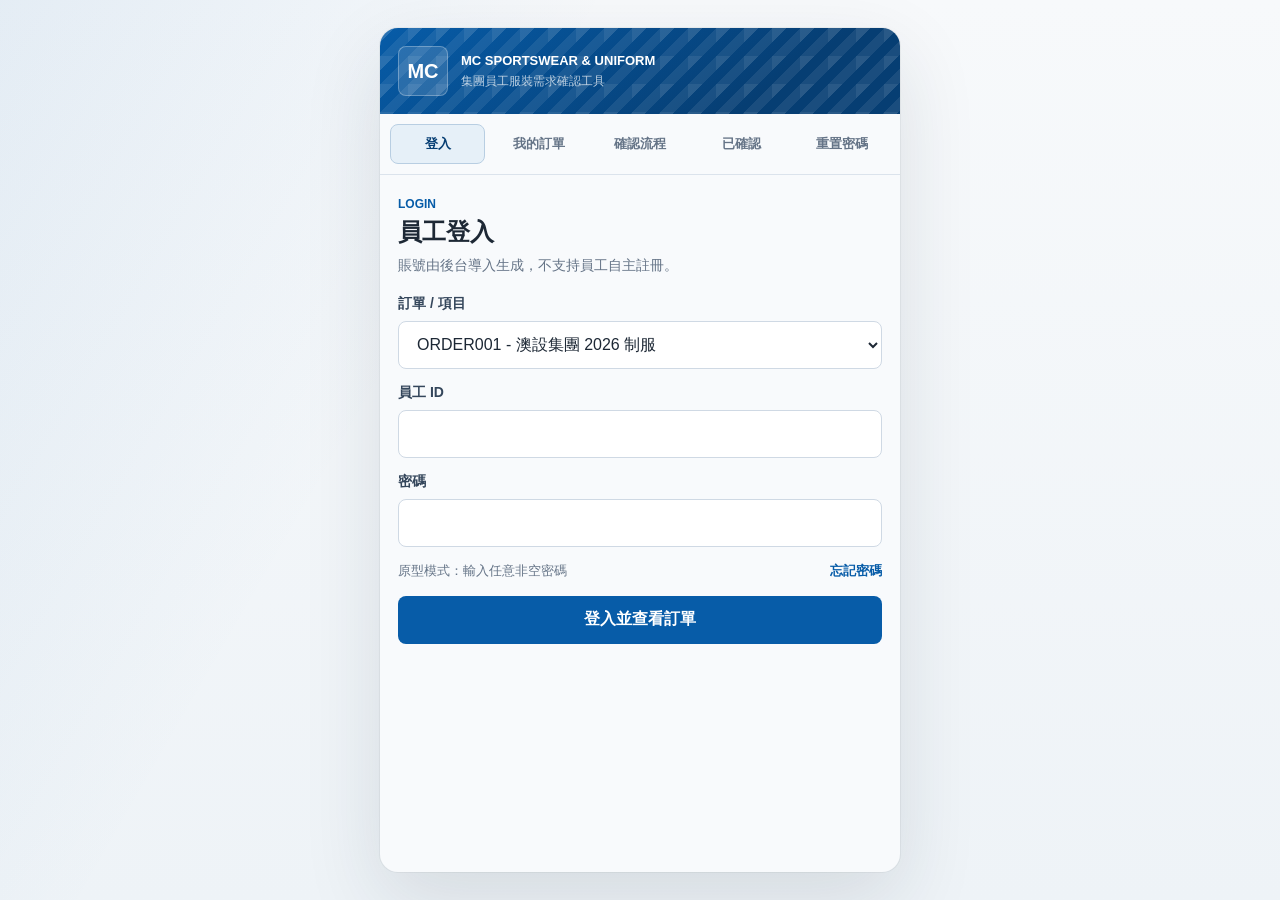
==== client/index.html @ bffd3827 "feat: 完善客户端退换申请与后台登记列表" ====
<!doctype html>
<html lang="zh-HK">
  <head>
    <meta charset="UTF-8" />
    <meta name="viewport" content="width=device-width, initial-scale=1, viewport-fit=cover" />
    <title>MC 客戶端 H5 服裝需求確認 Demo</title>
    <link rel="stylesheet" href="./styles.css?v=20260810-status2" />
  </head>
  <body>
    <main class="app-shell">
      <header class="app-header">
        <div class="brand">
          <div class="brand-mark">MC</div>
          <div>
            <p class="brand-name">MC SPORTSWEAR &amp; UNIFORM</p>
            <p class="brand-subtitle">集團員工服裝需求確認工具</p>
          </div>
        </div>
      </header>

      <nav class="tabs" aria-label="Demo views">
        <button class="tab is-active" type="button" data-view="login">登入</button>
        <button class="tab" type="button" data-view="orders">我的訂單</button>
        <button class="tab" type="button" data-view="flow">確認流程</button>
        <button class="tab" type="button" data-view="locked">已確認</button>
        <button class="tab" type="button" data-view="reset">重置密碼</button>
      </nav>

      <section class="view is-active" id="view-login" aria-labelledby="login-title">
        <div class="section-head">
          <p class="section-kicker">Login</p>
          <h1 id="login-title">員工登入</h1>
          <p>賬號由後台導入生成，不支持員工自主註冊。</p>
        </div>

        <form class="form" id="login-form">
          <label class="field">
            <span>訂單 / 項目</span>
            <select name="order_id" required>
              <option value="ORDER001">ORDER001 - 澳設集團 2026 夏季制服</option>
              <option value="ORDER002">ORDER002 - 澳門分部補單</option>
            </select>
          </label>

          <label class="field">
            <span>員工 ID</span>
            <input name="employee_id" autocomplete="username" required />
          </label>

          <label class="field">
            <span>密碼</span>
            <input name="password" type="password" autocomplete="current-password" required />
          </label>

          <div class="hint-row">
            <span>原型模式：輸入任意非空密碼</span>
            <button class="link-button" type="button" data-jump="reset">忘記密碼</button>
          </div>

          <button class="primary-action" type="submit">登入並查看訂單</button>
        </form>

        <div class="notice" id="login-result" hidden></div>
      </section>

      <section class="view" id="view-orders" aria-labelledby="orders-title">
        <div id="client-order-list">
          <div class="section-head">
            <p class="section-kicker">My Orders</p>
            <h1 id="orders-title">我的訂單</h1>
            <p>選擇需要處理的訂單，可繼續服裝確認或自主提交退換申請。</p>
          </div>
          <div class="client-profile-card" id="client-profile-card"></div>
          <div class="client-order-cards" id="client-order-cards"></div>
          <div class="subsection-head">
            <p class="section-kicker">Return &amp; Exchange</p>
            <h2>退換申請記錄</h2>
          </div>
          <div class="after-sale-records" id="client-after-sale-records"></div>
        </div>

        <div id="client-after-sale-create" hidden>
          <div class="section-head">
            <p class="section-kicker">Return &amp; Exchange</p>
            <h1>退換登記</h1>
            <p>勾選需要處理的服裝，填寫具體換貨 / 修改需求即可。</p>
          </div>
          <form class="form" id="client-after-sale-form">
            <div class="client-profile-card" id="client-after-sale-order-card"></div>
            <div class="after-sale-garment-list" id="client-after-sale-garments"></div>
            <label class="field">
              <span>補充說明（選填）</span>
              <textarea name="remark" rows="3" placeholder="例如：方便聯絡時間、服裝交回方式等"></textarea>
            </label>
            <div class="notice error" id="client-after-sale-error" hidden></div>
            <div class="button-row">
              <button class="secondary-action" type="button" id="cancel-client-after-sale">返回列表</button>
              <button class="primary-action" type="submit">完成登記</button>
            </div>
          </form>
        </div>
      </section>

      <section class="view" id="view-flow" aria-labelledby="flow-title">
        <div class="section-head">
          <p class="section-kicker">Confirmation Flow</p>
          <h1 id="flow-title">服裝需求確認</h1>
          <p>補充個人資料、選擇 SKU 數量，並完成電子簽名。</p>
        </div>

        <ol class="stepper flow-stepper" aria-label="Confirmation steps">
          <li class="is-current" data-step-dot="1">個人資料</li>
          <li data-step-dot="2">SKU 選擇</li>
          <li data-step-dot="3">確認內容</li>
          <li data-step-dot="4">電子簽字</li>
          <li data-step-dot="5">完成</li>
        </ol>

        <form class="form" id="confirm-form">
          <section class="flow-page is-active" data-flow-page="0">
            <div class="readonly-grid">
              <div><span>員工 ID</span><strong id="employee-id-text">EMP001</strong></div>
              <div><span>姓名</span><strong id="employee-name-text">陳嘉儀</strong></div>
              <div><span>性別</span><strong id="employee-gender-text">女</strong></div>
              <div><span>歸屬分部</span><strong id="department-text">深圳總部</strong></div>
            </div>

            <div class="info-measure-fields">
              <label class="field">
                <span>身高 cm</span>
                <input name="height_cm" inputmode="numeric" value="168" />
              </label>

              <label class="field">
                <span>體重 kg</span>
                <input name="weight_kg" inputmode="decimal" value="55.5" />
              </label>
            </div>

            <label class="field">
              <span>聯絡電話</span>
              <input name="phone" inputmode="tel" value="+8613812345678" />
            </label>

            <label class="field">
              <span>電子郵箱</span>
              <input name="email" inputmode="email" value="jiayi.chen@example.com" />
            </label>

            <label class="field pregnancy-field">
              <span>是否懷孕</span>
              <select name="is_pregnant">
                <option value="no">否</option>
                <option value="yes">是</option>
              </select>
            </label>

            <div class="notice info" id="pregnant-tip" hidden>
              <span>請留下聯絡電話，我們會短訊或電話通知溝通孕婦裝製作事宜 。歡迎查詢：2855 0201 澳設-陳小姐<br />辦公時間：星期一至五 10-19:00；星期六日12-18:00 （公眾假期休息）</span>
            </div>

            <button class="primary-action" type="button" id="save-info">下一步</button>
          </section>

          <section class="flow-page" data-flow-page="1">
            <div class="sku-summary">
              <div><span>已選總數</span><strong id="sku-total">0 / 4</strong></div>
              <p>所有 SKU 數量總和必須等於 4 件。</p>
            </div>

            <div class="sku-list" aria-label="SKU 選擇">
              <label class="sku-row">
                <input type="checkbox" name="sku" value="shirt" data-name="襯衫" data-type="上身" />
                <span><strong>襯衫</strong><em>上身</em></span>
                <input class="sku-qty" type="number" min="1" max="4" inputmode="numeric" placeholder="數量" disabled />
              </label>

              <label class="sku-row">
                <input type="checkbox" name="sku" value="jacket" data-name="西裝外套" data-type="上身" />
                <span><strong>西裝外套</strong><em>上身</em></span>
                <input class="sku-qty" type="number" min="1" max="4" inputmode="numeric" placeholder="數量" disabled />
              </label>

              <label class="sku-row">
                <input type="checkbox" name="sku" value="trousers" data-name="西褲" data-type="下身" />
                <span><strong>西褲</strong><em>下身</em></span>
                <input class="sku-qty" type="number" min="1" max="4" inputmode="numeric" placeholder="數量" disabled />
              </label>

              <label class="sku-row">
                <input type="checkbox" name="sku" value="skirt" data-name="半裙" data-type="下身" />
                <span><strong>半裙</strong><em>下身</em></span>
                <input class="sku-qty" type="number" min="1" max="4" inputmode="numeric" placeholder="數量" disabled />
              </label>

              <label class="sku-row">
                <input type="checkbox" name="sku" value="vest" data-name="馬甲" data-type="其他" />
                <span><strong>馬甲</strong><em>其他</em></span>
                <input class="sku-qty" type="number" min="1" max="4" inputmode="numeric" placeholder="數量" disabled />
              </label>
            </div>

            <div class="button-row">
              <button class="secondary-action" type="button" data-flow-back>返回</button>
              <button class="primary-action" type="button" id="save-sku">下一步</button>
            </div>
          </section>

          <section class="flow-page" data-flow-page="2">
            <div class="confirm-card" id="confirm-summary"></div>

            <div class="notice info">
              <span>請確認以上服裝品類及數量無誤。簽字確認後，系統將記錄確認結果，您將無法自行修改。</span>
            </div>

            <div class="button-row">
              <button class="secondary-action" type="button" data-flow-back>返回修改</button>
              <button class="primary-action" type="button" id="go-signature">確認並簽字</button>
            </div>
          </section>

          <section class="flow-page" data-flow-page="3">
            <div class="signature-tip">請使用正楷書寫簽名</div>
            <div class="signature-box">
              <canvas id="signature-pad" width="420" height="180" aria-label="手寫簽名區域"></canvas>
            </div>
            <div class="button-row">
              <button class="secondary-action" type="button" id="back-confirm">返回確認</button>
              <button class="secondary-action" type="button" id="clear-signature">清除簽名</button>
              <button class="primary-action" type="button" id="submit-signature">提交確認</button>
            </div>
          </section>

          <section class="flow-page" data-flow-page="4">
            <div class="success-state">
              <strong>您已完成服裝需求確認</strong>
              <span>確認後如需修改，請聯絡我司工作人員。</span>
            </div>
            <div class="locked-preview" id="completed-summary"></div>
            <button class="primary-action" type="button" data-jump="locked">查看鎖定結果</button>
          </section>
        </form>

        <div class="notice" id="flow-result" hidden></div>
      </section>

      <section class="view" id="view-locked" aria-labelledby="locked-title">
        <div class="section-head">
          <p class="section-kicker">Confirmed</p>
          <h1 id="locked-title">已確認結果</h1>
          <p>再次登入後僅可查看確認結果，不顯示編輯入口。</p>
        </div>

        <div class="locked-preview" id="locked-summary">
          <div class="empty-state">
            <strong>暫無已確認記錄</strong>
            <span>請先完成服裝需求確認流程。</span>
          </div>
        </div>
      </section>

      <section class="view" id="view-reset" aria-labelledby="reset-title">
        <div class="section-head">
          <p class="section-kicker">Reset Password</p>
          <h1 id="reset-title">忘記密碼 / 修改初始密碼</h1>
          <p>保留 1.0 重置密碼模組，通過訂單和員工檔案手機號完成驗證。</p>
        </div>

        <ol class="stepper reset-stepper" aria-label="Password reset steps">
          <li class="is-current" data-step-dot="1">校驗員工</li>
          <li data-step-dot="2">設定新密碼</li>
          <li data-step-dot="3">重置成功</li>
        </ol>

        <form class="form" id="reset-form">
          <div class="reset-page is-active" data-reset-page="0">
            <label class="field">
              <span>訂單 / 項目</span>
              <select name="reset_order_id" required>
                <option value="ORDER001">ORDER001 - 澳設集團 2026 夏季制服</option>
                <option value="ORDER002">ORDER002 - 澳門分部補單</option>
              </select>
            </label>

            <label class="field">
              <span>員工 ID</span>
              <input name="reset_employee_id" required />
            </label>

            <button class="primary-action" type="button" id="check-employee">校驗員工賬號</button>
          </div>

          <div class="reset-page" data-reset-page="1">
            <div class="masked-phone" id="masked-phone">
              <span>檔案手機號</span>
              <strong>+86 **** **** 5678</strong>
            </div>

            <button class="secondary-action" type="button" id="send-code">獲取驗證碼</button>

            <label class="field">
              <span>驗證碼</span>
              <input name="verify_code" inputmode="numeric" maxlength="6" placeholder="輸入任意 6 位數字" />
            </label>

            <label class="field">
              <span>新密碼</span>
              <input name="new_password" type="password" placeholder="6-20 位" />
            </label>

            <label class="field">
              <span>確認新密碼</span>
              <input name="confirm_password" type="password" placeholder="再次輸入新密碼" />
            </label>

            <button class="primary-action" type="submit">確認修改密碼</button>
          </div>

          <div class="reset-page" data-reset-page="2">
            <div class="success-state">
              <strong>密碼重置成功</strong>
              <span>請使用新密碼重新登入。</span>
            </div>
            <button class="primary-action" type="button" id="back-login">返回登入</button>
          </div>
        </form>

        <div class="notice" id="reset-result" hidden></div>
      </section>
    </main>

    <script src="./app.js?v=20260810-status2"></script>
  </body>
</html>
---- client/styles.css ----
:root {
  color-scheme: light;
  --blue: #075ca8;
  --blue-dark: #063e73;
  --ink: #1d2835;
  --muted: #657487;
  --line: #dbe3ec;
  --page: #eef3f7;
  --green: #0f8f63;
  --red: #b42318;
  --amber: #a15c00;
}

* {
  box-sizing: border-box;
}

html,
body {
  min-height: 100%;
}

body {
  margin: 0;
  background:
    linear-gradient(120deg, rgba(7, 92, 168, 0.08), transparent 34%),
    linear-gradient(180deg, #f7f9fb 0%, var(--page) 100%);
  color: var(--ink);
  font-family: -apple-system, BlinkMacSystemFont, "Segoe UI", "PingFang SC", "Microsoft YaHei", sans-serif;
}

button,
input,
select,
textarea {
  font: inherit;
}

button {
  cursor: pointer;
}

.app-shell {
  width: min(100%, 520px);
  min-height: 100vh;
  margin: 0 auto;
  background: #f8fafc;
  box-shadow: 0 0 0 1px rgba(24, 38, 54, 0.05), 0 28px 80px rgba(24, 38, 54, 0.12);
}

.app-header {
  padding: max(18px, env(safe-area-inset-top)) 18px 18px;
  color: #fff;
  background:
    linear-gradient(135deg, rgba(255, 255, 255, 0.14) 0 25%, transparent 25% 50%, rgba(255, 255, 255, 0.08) 50% 75%, transparent 75%) 0 0 / 28px 28px,
    linear-gradient(145deg, var(--blue) 0%, var(--blue-dark) 74%);
}

.brand {
  display: flex;
  align-items: center;
  gap: 13px;
}

.brand-mark {
  width: 50px;
  height: 50px;
  border: 1px solid rgba(255, 255, 255, 0.28);
  border-radius: 8px;
  display: grid;
  place-items: center;
  background: rgba(255, 255, 255, 0.14);
  font-weight: 900;
  font-size: 20px;
}

.brand-name,
.brand-subtitle,
.section-kicker,
.section-head p {
  margin: 0;
}

.brand-name {
  font-size: 13px;
  font-weight: 900;
}

.brand-subtitle {
  margin-top: 5px;
  color: rgba(255, 255, 255, 0.72);
  font-size: 12px;
}

.tabs {
  position: sticky;
  top: 0;
  z-index: 5;
  display: grid;
  grid-template-columns: repeat(5, 1fr);
  gap: 6px;
  padding: 10px;
  background: rgba(248, 250, 252, 0.94);
  backdrop-filter: blur(12px);
  border-bottom: 1px solid var(--line);
}

.tab {
  min-height: 40px;
  border: 1px solid transparent;
  border-radius: 8px;
  background: transparent;
  color: var(--muted);
  font-weight: 800;
  font-size: 13px;
}

.tab.is-active {
  border-color: #b8cee2;
  background: #e6f0f8;
  color: var(--blue-dark);
}

.view {
  display: none;
  padding: 22px 18px 34px;
}

.view.is-active {
  display: block;
}

.section-head {
  margin-bottom: 18px;
}

.section-kicker {
  color: var(--blue);
  font-size: 12px;
  font-weight: 900;
  text-transform: uppercase;
}

.section-head h1 {
  margin: 6px 0 8px;
  font-size: 24px;
  line-height: 1.25;
}

.section-head p:last-child {
  color: var(--muted);
  font-size: 14px;
  line-height: 1.55;
}

.form {
  display: grid;
  gap: 15px;
}

.field {
  display: grid;
  gap: 8px;
}

.field span {
  color: #34465b;
  font-size: 14px;
  font-weight: 800;
}

.field input,
.field select,
.field textarea {
  width: 100%;
  border: 1px solid #cfd9e4;
  border-radius: 8px;
  background: #fff;
  color: var(--ink);
  outline: none;
}

.field input,
.field select {
  min-height: 48px;
  padding: 0 14px;
}

.field textarea {
  min-height: 108px;
  padding: 13px 14px;
  line-height: 1.55;
  resize: vertical;
}

.field input:focus,
.field select:focus,
.field textarea:focus {
  border-color: var(--blue);
  box-shadow: 0 0 0 3px rgba(7, 92, 168, 0.13);
}

.hint-row {
  display: flex;
  align-items: center;
  justify-content: space-between;
  gap: 12px;
  color: var(--muted);
  font-size: 13px;
  line-height: 1.45;
}

.link-button {
  border: 0;
  padding: 0;
  background: transparent;
  color: var(--blue);
  font-weight: 900;
  white-space: nowrap;
}

.primary-action,
.secondary-action {
  min-height: 48px;
  border-radius: 8px;
  font-weight: 900;
}

.primary-action {
  border: 0;
  background: var(--blue);
  color: #fff;
}

.secondary-action {
  border: 1px solid #b8cee2;
  background: #e9f2fa;
  color: var(--blue-dark);
}

.notice {
  margin-top: 16px;
  border: 1px solid #b8cee2;
  border-radius: 8px;
  padding: 13px 14px;
  background: #f0f7fc;
  color: var(--blue-dark);
  line-height: 1.55;
}

.notice strong,
.notice span {
  display: block;
}

.notice.success,
.success-state {
  border-color: #a7d8c6;
  background: #edf9f4;
  color: #0a6747;
}

.notice.error {
  border-color: #f0b8b1;
  background: #fff3f2;
  color: var(--red);
}

.notice.info {
  margin-top: 0;
}

.stepper {
  margin: 0 0 18px;
  padding: 0;
  list-style: none;
  display: grid;
  gap: 7px;
}

.flow-stepper {
  grid-template-columns: repeat(5, 1fr);
}

.reset-stepper {
  grid-template-columns: repeat(3, 1fr);
}

.stepper li {
  min-height: 56px;
  border: 1px solid var(--line);
  border-radius: 8px;
  padding: 9px 7px;
  background: #fff;
  color: var(--muted);
  font-size: 12px;
  font-weight: 800;
  line-height: 1.3;
}

.stepper li::before {
  content: attr(data-step-dot);
  width: 21px;
  height: 21px;
  margin-right: 4px;
  display: inline-grid;
  place-items: center;
  border-radius: 50%;
  background: #e8eef4;
  color: #526174;
  font-size: 12px;
}

.stepper li.is-current {
  border-color: #b8cee2;
  background: #e9f2fa;
  color: var(--blue-dark);
}

.stepper li.is-current::before {
  background: var(--blue);
  color: #fff;
}

.flow-page,
.reset-page {
  display: none;
  gap: 15px;
}

.flow-page.is-active,
.reset-page.is-active {
  display: grid;
}

.readonly-grid {
  display: grid;
  grid-template-columns: repeat(2, 1fr);
  gap: 10px;
}

.readonly-grid div,
.sku-summary,
.confirm-card,
.locked-preview,
.empty-state,
.masked-phone {
  border: 1px solid var(--line);
  border-radius: 8px;
  background: #fff;
}

.readonly-grid div {
  padding: 12px;
}

.readonly-grid span,
.readonly-grid strong,
.masked-phone span,
.masked-phone strong {
  display: block;
}

.readonly-grid span,
.masked-phone span {
  color: var(--muted);
  font-size: 12px;
}

.readonly-grid strong,
.masked-phone strong {
  margin-top: 5px;
  font-size: 15px;
}

.info-measure-fields {
  display: grid;
  grid-template-columns: 1fr 1fr;
  gap: 12px;
}

.client-profile-card,
.client-order-card,
.after-sale-record-card,
.after-sale-garment-row {
  border: 1px solid var(--line);
  border-radius: 8px;
  background: #fff;
}

.client-profile-card {
  margin-bottom: 10px;
  padding: 10px 12px;
  display: grid;
  grid-template-columns: repeat(2, 1fr);
  gap: 8px;
}

.client-profile-card span,
.client-profile-card strong {
  display: block;
}

.client-profile-card span,
.client-order-card span {
  color: var(--muted);
  font-size: 12px;
}

.client-profile-card strong {
  margin-top: 3px;
  font-size: 13px;
}

.client-order-cards,
.after-sale-records,
.after-sale-garment-list,
.record-item-list {
  display: grid;
  gap: 8px;
}

.client-order-card,
.after-sale-record-card,
.after-sale-garment-row {
  padding: 11px 12px;
}

.client-order-card strong {
  display: block;
  margin-top: 4px;
  color: var(--blue-dark);
  font-size: 16px;
}

.client-order-card p,
.after-sale-record-card p {
  margin: 3px 0 10px;
  color: var(--muted);
  font-size: 13px;
  line-height: 1.5;
}

.subsection-head {
  margin: 18px 0 9px;
}

.subsection-head h2 {
  margin: 3px 0 0;
  font-size: 17px;
}

.record-card-head {
  display: flex;
  align-items: center;
  justify-content: space-between;
  gap: 10px;
}

.after-sale-status {
  border-radius: 999px;
  padding: 3px 8px;
  font-size: 12px;
  font-weight: 900;
}

.after-sale-status.status-registered { background: #fff6dd; color: var(--amber); }
.after-sale-status.status-processed { background: #e9f2fa; color: var(--blue-dark); }
.after-sale-status.status-completed { background: #edf9f4; color: var(--green); }

.record-item-list div {
  border-top: 1px solid #e7edf3;
  padding-top: 7px;
  display: grid;
  gap: 4px;
}

.record-item-list span,
.record-remark {
  color: var(--muted);
  font-size: 13px;
  line-height: 1.5;
}

.after-sale-garment-row {
  display: grid;
  gap: 8px;
}

.after-sale-garment-check {
  display: grid;
  grid-template-columns: 22px 1fr;
  align-items: center;
  gap: 9px;
}

.after-sale-garment-check input {
  width: 18px;
  height: 18px;
}

.after-sale-garment-check span,
.after-sale-garment-check strong {
  display: block;
}

.after-sale-garment-check span {
  color: var(--muted);
  font-size: 13px;
}

.after-sale-garment-check strong {
  margin-bottom: 2px;
  color: var(--ink);
  font-size: 14px;
}

#view-orders {
  padding: 18px 16px 26px;
}

#view-orders .section-head {
  margin-bottom: 12px;
}

#view-orders .section-head h1 {
  margin: 4px 0 5px;
  font-size: 22px;
}

#client-after-sale-form {
  gap: 10px;
}

#client-after-sale-form .field {
  gap: 6px;
}

#client-after-sale-form textarea {
  min-height: 72px;
  padding: 10px 12px;
}

#view-orders .primary-action,
#view-orders .secondary-action {
  min-height: 42px;
}

.sku-summary {
  padding: 13px 14px;
}

.sku-summary div {
  display: flex;
  align-items: baseline;
  justify-content: space-between;
  gap: 12px;
}

.sku-summary span,
.sku-summary p {
  color: var(--muted);
  font-size: 13px;
}

.sku-summary p {
  margin: 8px 0 0;
  line-height: 1.45;
}

.sku-summary strong {
  color: var(--blue-dark);
  font-size: 18px;
}

.sku-list {
  display: grid;
  gap: 10px;
}

.sku-row {
  min-height: 62px;
  border: 1px solid var(--line);
  border-radius: 8px;
  padding: 11px;
  display: grid;
  grid-template-columns: 24px 1fr 86px;
  align-items: center;
  gap: 10px;
  background: #fff;
}

.sku-row span,
.sku-row strong,
.sku-row em {
  display: block;
}

.sku-row strong {
  font-size: 15px;
}

.sku-row em {
  margin-top: 3px;
  color: var(--muted);
  font-size: 12px;
  font-style: normal;
}

.sku-row input[type="checkbox"] {
  width: 20px;
  height: 20px;
}

.sku-qty {
  width: 100%;
  min-height: 40px;
  border: 1px solid #cfd9e4;
  border-radius: 8px;
  padding: 0 8px;
}

.button-row {
  display: grid;
  grid-template-columns: 1fr 1fr;
  gap: 10px;
}

.flow-page[data-flow-page="3"] .button-row {
  grid-template-columns: repeat(3, 1fr);
}

.confirm-card,
.locked-preview {
  padding: 12px;
}

.confirm-list,
.sku-confirm-list {
  display: grid;
  gap: 7px;
}

.confirm-list {
  grid-template-columns: repeat(2, 1fr);
}

.confirm-list div {
  border: 1px solid #e7edf3;
  border-radius: 8px;
  padding: 8px 9px;
  display: grid;
  gap: 3px;
}

.sku-confirm-list {
  margin-top: 9px;
}

.sku-confirm-list div {
  border: 1px solid #e7edf3;
  border-radius: 8px;
  padding: 8px 9px;
  display: grid;
  grid-template-columns: 1fr auto auto;
  gap: 8px;
  align-items: center;
}

.confirm-list dt,
.confirm-list dd {
  margin: 0;
  line-height: 1.3;
}

.confirm-list dt {
  color: var(--muted);
  font-size: 12px;
}

.confirm-list dd {
  font-size: 14px;
  font-weight: 800;
  overflow-wrap: anywhere;
}

.sku-confirm-list strong,
.sku-confirm-list span,
.sku-confirm-list em {
  font-size: 13px;
  line-height: 1.3;
}

.sku-confirm-list span {
  color: var(--muted);
}

.sku-confirm-list em {
  color: var(--blue-dark);
  font-style: normal;
  font-weight: 900;
}

.signature-box {
  border: 1px dashed #9fb8cf;
  border-radius: 8px;
  padding: 8px;
  background: #fff;
}

#signature-pad {
  width: 100%;
  height: 180px;
  display: block;
  border-radius: 6px;
  background: #fbfdff;
  touch-action: none;
}

.signature-tip {
  border: 1px solid #b8cee2;
  border-radius: 8px;
  padding: 11px 12px;
  background: #f0f7fc;
  color: var(--blue-dark);
  font-size: 14px;
  font-weight: 900;
  text-align: center;
}

.success-state {
  border: 1px solid #a7d8c6;
  border-radius: 8px;
  padding: 22px 16px;
  text-align: center;
}

.success-state strong,
.success-state span,
.empty-state strong,
.empty-state span {
  display: block;
}

.success-state strong {
  font-size: 20px;
}

.success-state span,
.empty-state span {
  margin-top: 8px;
  font-size: 14px;
}

.empty-state {
  padding: 22px 16px;
  color: var(--muted);
  text-align: center;
}

.signature-preview {
  width: 100%;
  margin-top: 12px;
  border: 1px solid var(--line);
  border-radius: 8px;
  background: #fff;
}

.locked-note {
  margin: 12px 0 0;
  color: var(--red);
  font-size: 13px;
  line-height: 1.5;
}

.masked-phone {
  padding: 13px 14px;
  display: flex;
  align-items: center;
  justify-content: space-between;
  gap: 12px;
}

@media (min-width: 760px) {
  body {
    padding: 28px 0;
  }

  .app-shell {
    min-height: calc(100vh - 56px);
    border-radius: 18px;
    overflow: hidden;
  }
}

@media (max-width: 390px) {
  .tabs {
    grid-template-columns: repeat(3, 1fr);
    gap: 5px;
    padding-left: 8px;
    padding-right: 8px;
  }

  .tab {
    font-size: 12px;
  }

  .flow-stepper {
    grid-template-columns: repeat(3, 1fr);
  }

  .readonly-grid,
  .info-measure-fields,
  .client-profile-card {
    grid-template-columns: 1fr;
  }

  .sku-row {
    grid-template-columns: 24px 1fr 74px;
  }
}
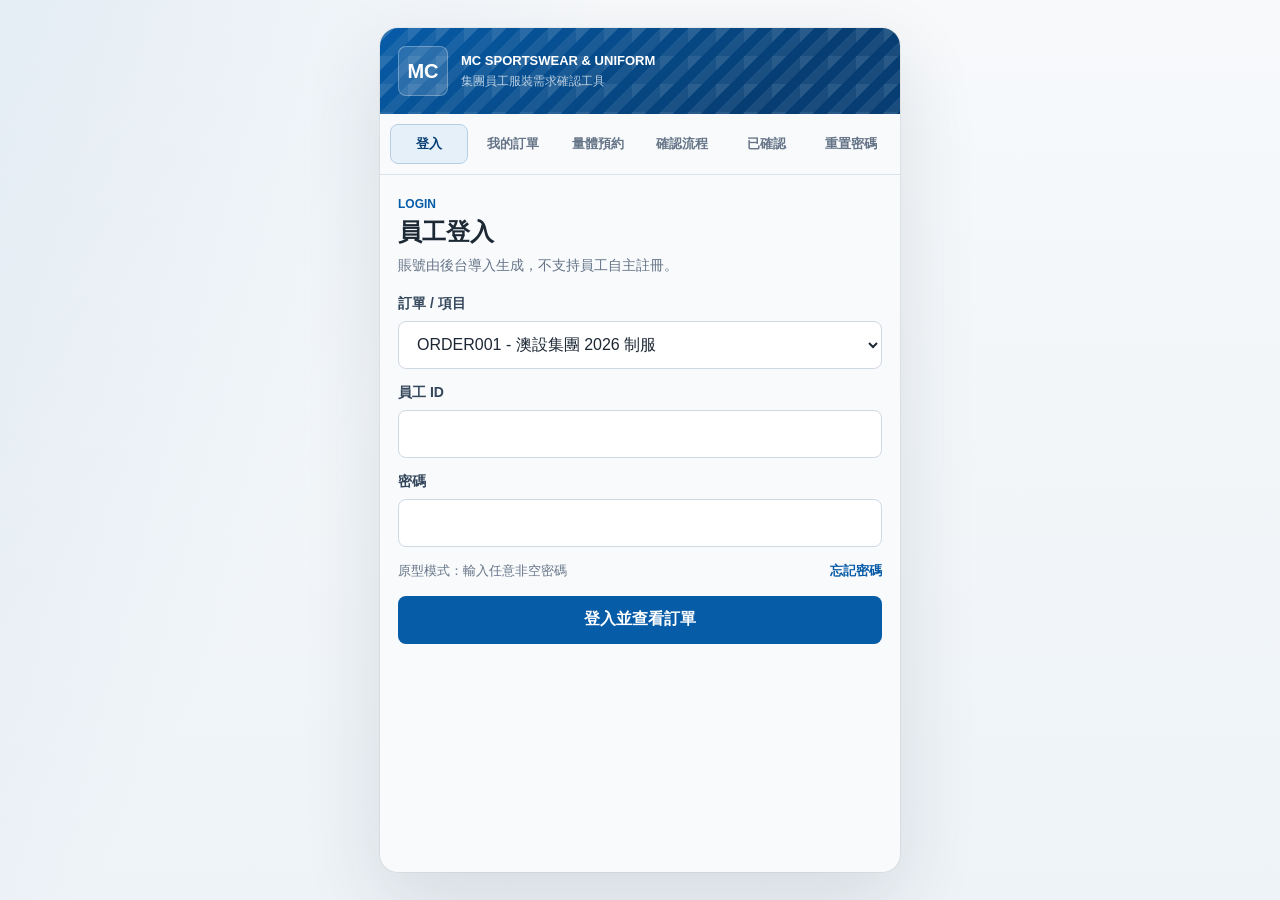
==== commit a2578835: "feat: 新增预约管理与量体预约联动" ====
--- a/client/index.html
+++ b/client/index.html
@@ -4,7 +4,7 @@
     <meta charset="UTF-8" />
     <meta name="viewport" content="width=device-width, initial-scale=1, viewport-fit=cover" />
     <title>MC 客戶端 H5 服裝需求確認 Demo</title>
-    <link rel="stylesheet" href="./styles.css?v=20260810-status2" />
+    <link rel="stylesheet" href="./styles.css?v=20260817-appointment-calendar-modal" />
   </head>
   <body>
     <main class="app-shell">
@@ -21,6 +21,7 @@
       <nav class="tabs" aria-label="Demo views">
         <button class="tab is-active" type="button" data-view="login">登入</button>
         <button class="tab" type="button" data-view="orders">我的訂單</button>
+        <button class="tab" type="button" data-view="appointments">量體預約</button>
         <button class="tab" type="button" data-view="flow">確認流程</button>
         <button class="tab" type="button" data-view="locked">已確認</button>
         <button class="tab" type="button" data-view="reset">重置密碼</button>
@@ -63,41 +64,34 @@
         <div class="notice" id="login-result" hidden></div>
       </section>
 
+      <section class="view" id="view-appointments" aria-labelledby="appointments-title">
+        <div class="section-head">
+          <p class="section-kicker">Measurement Appointment</p>
+          <h1 id="appointments-title">量體預約</h1>
+        </div>
+        <div class="client-profile-card" id="appointment-profile-card"></div>
+        <div class="appointment-selector" id="client-appointment-slots"></div>
+        <div class="subsection-head">
+          <p class="section-kicker">My Appointments</p>
+          <h2>我的預約</h2>
+        </div>
+        <div class="appointment-record-list" id="client-appointment-records"></div>
+      </section>
+
       <section class="view" id="view-orders" aria-labelledby="orders-title">
         <div id="client-order-list">
           <div class="section-head">
             <p class="section-kicker">My Orders</p>
             <h1 id="orders-title">我的訂單</h1>
-            <p>選擇需要處理的訂單，可繼續服裝確認或自主提交退換申請。</p>
+            <p>選擇需要處理的訂單，可繼續服裝確認或前往量體預約。</p>
           </div>
           <div class="client-profile-card" id="client-profile-card"></div>
           <div class="client-order-cards" id="client-order-cards"></div>
           <div class="subsection-head">
-            <p class="section-kicker">Return &amp; Exchange</p>
-            <h2>退換申請記錄</h2>
+            <p class="section-kicker">Alteration Records</p>
+            <h2>申請記錄</h2>
           </div>
           <div class="after-sale-records" id="client-after-sale-records"></div>
-        </div>
-
-        <div id="client-after-sale-create" hidden>
-          <div class="section-head">
-            <p class="section-kicker">Return &amp; Exchange</p>
-            <h1>退換登記</h1>
-            <p>勾選需要處理的服裝，填寫具體換貨 / 修改需求即可。</p>
-          </div>
-          <form class="form" id="client-after-sale-form">
-            <div class="client-profile-card" id="client-after-sale-order-card"></div>
-            <div class="after-sale-garment-list" id="client-after-sale-garments"></div>
-            <label class="field">
-              <span>補充說明（選填）</span>
-              <textarea name="remark" rows="3" placeholder="例如：方便聯絡時間、服裝交回方式等"></textarea>
-            </label>
-            <div class="notice error" id="client-after-sale-error" hidden></div>
-            <div class="button-row">
-              <button class="secondary-action" type="button" id="cancel-client-after-sale">返回列表</button>
-              <button class="primary-action" type="submit">完成登記</button>
-            </div>
-          </form>
         </div>
       </section>
 
@@ -329,6 +323,16 @@
       </section>
     </main>
 
-    <script src="./app.js?v=20260810-status2"></script>
+    <div class="appointment-modal" id="appointment-modal" role="dialog" aria-modal="true" aria-labelledby="appointment-modal-title" hidden>
+      <div class="appointment-modal-backdrop" data-close-appointment-modal></div>
+      <div class="appointment-modal-card">
+        <div class="appointment-modal-icon" aria-hidden="true">✓</div>
+        <strong id="appointment-modal-title">預約登記成功</strong>
+        <p id="appointment-modal-message">門店將按此時段安排店員和裁縫師。</p>
+        <button class="primary-action" type="button" data-close-appointment-modal>知道了</button>
+      </div>
+    </div>
+
+    <script src="./app.js?v=20260817-appointment-calendar-modal"></script>
   </body>
 </html>
--- a/client/styles.css
+++ b/client/styles.css
@@ -97,7 +97,7 @@
   top: 0;
   z-index: 5;
   display: grid;
-  grid-template-columns: repeat(5, 1fr);
+  grid-template-columns: repeat(6, 1fr);
   gap: 6px;
   padding: 10px;
   background: rgba(248, 250, 252, 0.94);
@@ -381,8 +381,7 @@
 
 .client-profile-card,
 .client-order-card,
-.after-sale-record-card,
-.after-sale-garment-row {
+.after-sale-record-card {
   border: 1px solid var(--line);
   border-radius: 8px;
   background: #fff;
@@ -414,15 +413,13 @@
 
 .client-order-cards,
 .after-sale-records,
-.after-sale-garment-list,
 .record-item-list {
   display: grid;
   gap: 8px;
 }
 
 .client-order-card,
-.after-sale-record-card,
-.after-sale-garment-row {
+.after-sale-record-card {
   padding: 11px 12px;
 }
 
@@ -468,6 +465,84 @@
 .after-sale-status.status-processed { background: #e9f2fa; color: var(--blue-dark); }
 .after-sale-status.status-completed { background: #edf9f4; color: var(--green); }
 
+.appointment-selector,
+.appointment-record-list {
+  display: grid;
+  gap: 12px;
+}
+
+.appointment-selector-card,
+.appointment-record-card {
+  border: 1px solid var(--line);
+  border-radius: 8px;
+  background: #fff;
+  overflow: hidden;
+}
+
+.appointment-record-card {
+  display: flex;
+  align-items: center;
+  justify-content: space-between;
+  gap: 12px;
+}
+
+.appointment-selector-row { position: relative; min-height: 58px; padding: 0 14px; display: grid; grid-template-columns: 96px minmax(0, 1fr) 12px; align-items: center; gap: 10px; }
+.appointment-selector-row + .appointment-selector-row { border-top: 1px solid #e7edf3; }
+.appointment-selector-row::after { content: "›"; color: #a4afbb; font-size: 22px; line-height: 1; }
+.appointment-selector-row > span { color: var(--ink); font-size: 15px; font-weight: 900; }
+.appointment-selector-row select { width: 100%; min-height: 42px; border: 0; padding: 0; appearance: none; background: transparent; color: var(--ink); font-size: 15px; font-weight: 800; text-align: right; outline: none; }
+.appointment-date-row { width: 100%; border: 0; border-top: 1px solid #e7edf3; border-radius: 0; background: #fff; text-align: left; }
+.appointment-date-row strong { min-width: 0; color: var(--ink); font-size: 15px; text-align: right; }
+.appointment-time-selector { border-top: 1px solid #e7edf3; padding: 14px; }
+.appointment-time-selector h2 { margin: 0 0 12px; font-size: 15px; }
+.appointment-calendar-modal { position: fixed; inset: 0; z-index: 19; display: grid; place-items: center; padding: 18px; }
+.appointment-calendar-backdrop { position: absolute; inset: 0; width: 100%; border: 0; border-radius: 0; background: rgba(20, 32, 46, 0.45); backdrop-filter: blur(2px); }
+.appointment-calendar-dialog { position: relative; width: min(100%, 360px); border-radius: 14px; padding: 16px; background: #fff; box-shadow: 0 24px 70px rgba(20, 32, 46, 0.24); }
+.appointment-calendar-title { margin-bottom: 8px; display: flex; align-items: center; justify-content: space-between; }
+.appointment-calendar-title > strong { font-size: 17px; }
+.appointment-calendar-title > button { width: 34px; height: 34px; border: 0; border-radius: 50%; background: #f1f4f7; color: var(--muted); font-size: 22px; line-height: 1; }
+.appointment-calendar { padding: 2px; background: #fff; }
+.appointment-calendar-head { min-height: 36px; display: grid; grid-template-columns: 36px 1fr 36px; align-items: center; text-align: center; }
+.appointment-calendar-head strong { font-size: 14px; }
+.appointment-calendar-head button { width: 34px; height: 34px; border: 0; border-radius: 8px; background: transparent; color: var(--blue); font-size: 24px; line-height: 1; }
+.appointment-calendar-head button:not(:disabled):hover { background: #edf4fa; }
+.appointment-calendar-head button:disabled { cursor: default; opacity: 0.2; }
+.appointment-calendar-week,
+.appointment-calendar-grid { display: grid; grid-template-columns: repeat(7, minmax(0, 1fr)); gap: 3px; }
+.appointment-calendar-week { margin: 5px 0 4px; color: var(--muted); font-size: 11px; text-align: center; }
+.appointment-calendar-day { aspect-ratio: 1; min-width: 0; border: 1px solid transparent; border-radius: 8px; padding: 0; background: transparent; color: var(--ink); font-size: 13px; font-weight: 800; }
+.appointment-calendar-day:not(:disabled):hover { border-color: #a9c5de; background: #edf6fd; }
+.appointment-calendar-day.is-selected { border-color: var(--blue); background: var(--blue); color: #fff; }
+.appointment-calendar-day:disabled { cursor: default; color: #c7cfd8; font-weight: 500; }
+.appointment-calendar-day.is-empty { display: block; }
+.appointment-time-grid { display: grid; grid-template-columns: repeat(3, minmax(0, 1fr)); gap: 9px; }
+.appointment-time-option { min-width: 0; min-height: 68px; border: 1px solid transparent; border-radius: 8px; padding: 9px 6px; background: #f7f8fa; color: var(--ink); text-align: center; }
+.appointment-time-option strong, .appointment-time-option span { display: block; }
+.appointment-time-option strong { font-size: 14px; line-height: 1.25; }
+.appointment-time-option span { margin-top: 7px; color: var(--muted); font-size: 12px; }
+.appointment-time-option:hover { border-color: #aac5dc; }
+.appointment-time-option.is-selected { border-color: #7fa9ce; background: #edf6fd; color: var(--blue-dark); box-shadow: 0 0 0 1px rgba(7, 92, 168, 0.05); }
+.appointment-time-option.is-selected span { color: var(--blue); }
+.appointment-confirm-button { width: calc(100% - 28px); margin: 0 14px 14px; }
+.appointment-confirm-button:disabled { cursor: not-allowed; opacity: 0.45; }
+.appointment-record-card { padding: 13px; }
+.appointment-record-card > div { min-width: 0; }
+.appointment-record-card strong, .appointment-record-card span { display: block; }
+.appointment-record-card strong { font-size: 14px; }
+.appointment-record-card span { margin-top: 5px; color: var(--muted); font-size: 12px; line-height: 1.45; }
+.appointment-record-card button { flex: 0 0 auto; width: auto; min-height: 36px; padding: 0 12px; }
+
+body.modal-open,
+body.calendar-open { overflow: hidden; }
+.appointment-modal { position: fixed; inset: 0; z-index: 20; display: grid; place-items: center; padding: 20px; }
+.appointment-modal[hidden] { display: none; }
+.appointment-modal-backdrop { position: absolute; inset: 0; background: rgba(20, 32, 46, 0.48); backdrop-filter: blur(2px); }
+.appointment-modal-card { position: relative; width: min(100%, 360px); border-radius: 14px; padding: 26px 22px 20px; background: #fff; box-shadow: 0 24px 70px rgba(20, 32, 46, 0.24); text-align: center; }
+.appointment-modal-icon { width: 54px; height: 54px; margin: 0 auto 14px; border-radius: 50%; display: grid; place-items: center; background: #e7f6ef; color: var(--green); font-size: 29px; font-weight: 900; }
+.appointment-modal-card strong { display: block; color: #096c4e; font-size: 21px; }
+.appointment-modal-card p { margin: 9px 0 20px; color: var(--muted); font-size: 14px; line-height: 1.6; }
+.appointment-modal-card button { width: 100%; }
+
 .record-item-list div {
   border-top: 1px solid #e7edf3;
   padding-top: 7px;
@@ -482,39 +557,6 @@
   line-height: 1.5;
 }
 
-.after-sale-garment-row {
-  display: grid;
-  gap: 8px;
-}
-
-.after-sale-garment-check {
-  display: grid;
-  grid-template-columns: 22px 1fr;
-  align-items: center;
-  gap: 9px;
-}
-
-.after-sale-garment-check input {
-  width: 18px;
-  height: 18px;
-}
-
-.after-sale-garment-check span,
-.after-sale-garment-check strong {
-  display: block;
-}
-
-.after-sale-garment-check span {
-  color: var(--muted);
-  font-size: 13px;
-}
-
-.after-sale-garment-check strong {
-  margin-bottom: 2px;
-  color: var(--ink);
-  font-size: 14px;
-}
-
 #view-orders {
   padding: 18px 16px 26px;
 }
@@ -526,19 +568,6 @@
 #view-orders .section-head h1 {
   margin: 4px 0 5px;
   font-size: 22px;
-}
-
-#client-after-sale-form {
-  gap: 10px;
-}
-
-#client-after-sale-form .field {
-  gap: 6px;
-}
-
-#client-after-sale-form textarea {
-  min-height: 72px;
-  padding: 10px 12px;
 }
 
 #view-orders .primary-action,
@@ -818,4 +847,10 @@
   .sku-row {
     grid-template-columns: 24px 1fr 74px;
   }
-}
+
+  .appointment-time-grid { grid-template-columns: repeat(2, minmax(0, 1fr)); }
+
+  .appointment-record-card { align-items: stretch; flex-direction: column; }
+
+  .appointment-record-card button { width: 100%; }
+}
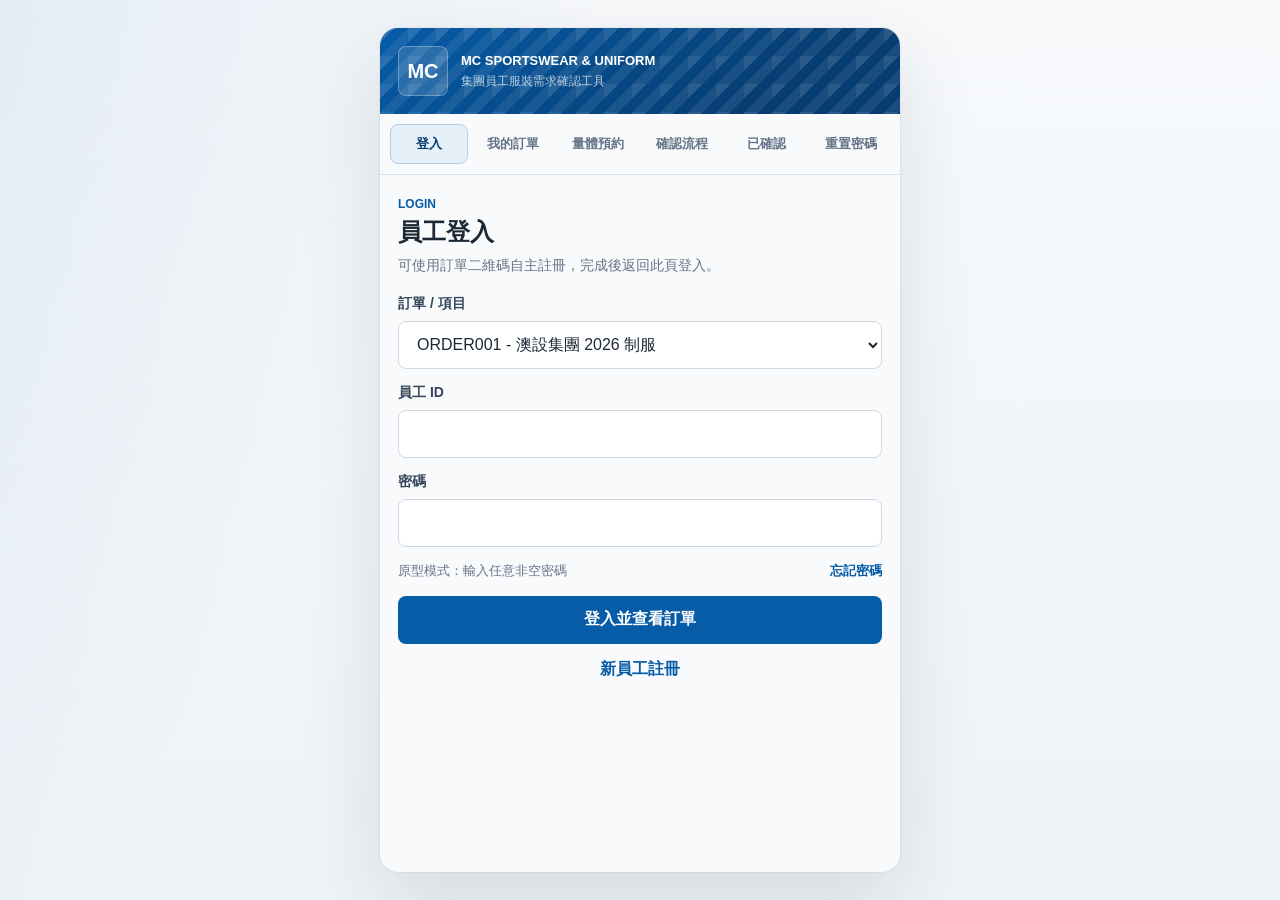
==== commit 7c5e9f46: "feat: add employee self-registration workflow" ====
--- a/client/index.html
+++ b/client/index.html
@@ -4,7 +4,7 @@
     <meta charset="UTF-8" />
     <meta name="viewport" content="width=device-width, initial-scale=1, viewport-fit=cover" />
     <title>MC 客戶端 H5 服裝需求確認 Demo</title>
-    <link rel="stylesheet" href="./styles.css?v=20260817-appointment-calendar-modal" />
+    <link rel="stylesheet" href="./styles.css?v=20261008-forward-progress" />
   </head>
   <body>
     <main class="app-shell">
@@ -31,7 +31,7 @@
         <div class="section-head">
           <p class="section-kicker">Login</p>
           <h1 id="login-title">員工登入</h1>
-          <p>賬號由後台導入生成，不支持員工自主註冊。</p>
+          <p>可使用訂單二維碼自主註冊，完成後返回此頁登入。</p>
         </div>
 
         <form class="form" id="login-form">
@@ -59,9 +59,35 @@
           </div>
 
           <button class="primary-action" type="submit">登入並查看訂單</button>
+          <button class="link-button register-entry" type="button" data-jump="register">新員工註冊</button>
         </form>
 
         <div class="notice" id="login-result" hidden></div>
+      </section>
+
+      <section class="view" id="view-register" aria-labelledby="register-title">
+        <div class="section-head">
+          <p class="section-kicker">Employee Registration</p>
+          <h1 id="register-title">員工自主註冊</h1>
+          <p id="register-order-hint">請使用後台生成的訂單二維碼進入註冊。</p>
+        </div>
+        <form class="form" id="registration-form">
+          <label class="field"><span>訂單 / 項目</span><select name="registration_order_id" id="registration-order-select" required></select></label>
+          <label class="field"><span>員工編號</span><input name="registration_employee_id" autocomplete="username" required /></label>
+          <div class="register-inline-fields">
+            <label class="field"><span>姓名</span><input name="registration_name" required /></label>
+            <label class="field"><span>性別</span><select name="registration_gender" required><option value="" selected disabled>請選擇性別</option><option value="男">男</option><option value="女">女</option></select></label>
+          </div>
+          <label class="field"><span>部門</span><select name="registration_department" id="registration-department-select" required></select></label>
+          <div class="info-measure-fields">
+            <label class="field"><span>身高（cm）</span><input name="registration_height_cm" type="number" min="50" max="250" step="1" required /></label>
+            <label class="field"><span>體重（kg）</span><input name="registration_weight_kg" type="number" min="20" max="300" step="0.1" required /></label>
+          </div>
+          <label class="field"><span>聯絡電話</span><input name="registration_phone" type="tel" inputmode="tel" placeholder="+853 / +86 / +852" required /></label>
+          <label class="field"><span>電子郵箱（選填）</span><input name="registration_email" type="email" /></label>
+          <button class="primary-action" type="submit">提交註冊</button>
+        </form>
+        <div class="notice" id="registration-result" hidden></div>
       </section>
 
       <section class="view" id="view-appointments" aria-labelledby="appointments-title">
@@ -93,6 +119,12 @@
           </div>
           <div class="after-sale-records" id="client-after-sale-records"></div>
         </div>
+      </section>
+
+      <section class="view" id="view-after-sale-detail" aria-labelledby="after-sale-detail-title">
+        <button type="button" class="secondary-action after-sale-back" data-back-after-sales>‹ 返回申請列表</button>
+        <div class="section-head"><p class="section-kicker">After-sales Detail</p><h1 id="after-sale-detail-title" tabindex="-1">售後申請詳情</h1></div>
+        <div id="client-after-sale-detail"></div>
       </section>
 
       <section class="view" id="view-flow" aria-labelledby="flow-title">
@@ -158,7 +190,7 @@
 
           <section class="flow-page" data-flow-page="1">
             <div class="sku-summary">
-              <div><span>已選總數</span><strong id="sku-total">0 / 4</strong></div>
+              <div><span>已選總數</span><strong id="sku-total">0 / 4</strong><button class="style-preview-button style-summary-preview" type="button" data-style-preview="full-outfit">查看樣式</button></div>
               <p>所有 SKU 數量總和必須等於 4 件。</p>
             </div>
 
@@ -333,6 +365,18 @@
       </div>
     </div>
 
-    <script src="./app.js?v=20260817-appointment-calendar-modal"></script>
+    <div class="style-modal" id="style-modal" role="dialog" aria-modal="true" aria-labelledby="style-modal-title" hidden>
+      <div class="style-modal-backdrop" data-close-style-modal></div>
+      <div class="style-modal-card">
+        <div class="style-modal-head"><div><p class="section-kicker">Garment Preview</p><h2 id="style-modal-title">服裝樣式</h2></div><button class="style-modal-close" type="button" data-close-style-modal aria-label="關閉樣式預覽">×</button></div>
+        <div class="style-gallery"><button class="style-gallery-arrow" type="button" data-style-prev aria-label="上一張">‹</button><img id="style-modal-image" alt="模特上身效果" /><button class="style-gallery-arrow" type="button" data-style-next aria-label="下一張">›</button></div>
+        <div class="style-gallery-caption"><strong id="style-modal-caption"></strong><span id="style-modal-counter"></span></div>
+        <div class="style-gallery-dots" id="style-gallery-dots" aria-label="樣式圖片頁碼"></div>
+      </div>
+    </div>
+
+    <dialog id="client-after-sale-dialog" class="return-dialog"><form id="client-after-sale-form"><div class="return-dialog-head"><h2>提交售後</h2><button type="button" class="secondary-action" data-close-client-after-sale>關閉</button></div><p>選擇退換服裝、數量及修改要求。提交後請到門市退還，由門市同事現場簽收。</p><div id="client-return-items"></div><label>補充說明<textarea id="client-return-remark" rows="2" maxlength="1000"></textarea></label><p id="client-after-sale-error" role="alert"></p><button id="submit-client-after-sale" class="primary-action" type="submit">提交申請</button></form></dialog>
+    <script src="../shared/workflow.js?v=20261008-forward-progress"></script>
+    <script src="./app.js?v=20261008-forward-progress"></script>
   </body>
 </html>
--- a/client/styles.css
+++ b/client/styles.css
@@ -374,6 +374,12 @@
 }
 
 .info-measure-fields {
+  display: grid;
+  grid-template-columns: 1fr 1fr;
+  gap: 12px;
+}
+
+.register-inline-fields {
   display: grid;
   grid-template-columns: 1fr 1fr;
   gap: 12px;
@@ -540,6 +546,8 @@
 .appointment-modal-card { position: relative; width: min(100%, 360px); border-radius: 14px; padding: 26px 22px 20px; background: #fff; box-shadow: 0 24px 70px rgba(20, 32, 46, 0.24); text-align: center; }
 .appointment-modal-icon { width: 54px; height: 54px; margin: 0 auto 14px; border-radius: 50%; display: grid; place-items: center; background: #e7f6ef; color: var(--green); font-size: 29px; font-weight: 900; }
 .appointment-modal-card strong { display: block; color: #096c4e; font-size: 21px; }
+.appointment-modal[data-tone="notice"] .appointment-modal-icon { background: #e8f2fb; color: var(--blue); }
+.appointment-modal[data-tone="notice"] .appointment-modal-card > strong { color: var(--blue-dark); }
 .appointment-modal-card p { margin: 9px 0 20px; color: var(--muted); font-size: 14px; line-height: 1.6; }
 .appointment-modal-card button { width: 100%; }
 
@@ -840,6 +848,7 @@
 
   .readonly-grid,
   .info-measure-fields,
+  .register-inline-fields,
   .client-profile-card {
     grid-template-columns: 1fr;
   }
@@ -854,3 +863,99 @@
 
   .appointment-record-card button { width: 100%; }
 }
+
+/* Order and after-sales workflow */
+.client-order-card { flex-wrap: wrap; }
+.client-order-card .workflow { flex: 0 0 100%; }
+.workflow { min-width: 0; margin: 16px 0; padding: 16px; border: 1px solid var(--line); border-radius: 12px; background: var(--surface, #fff); }
+.workflow h3 { margin: 0; font-size: 15px; }
+.workflow p { font-size: 13px; }
+.workflow ol { display: grid; grid-template-columns: repeat(3, minmax(0, 1fr)); gap: 16px 10px; padding: 0; list-style: none; }
+.workflow li { display: flex; align-items: flex-start; gap: 7px; font-size: 12px; line-height: 1.5; color: var(--muted); overflow-wrap: anywhere; }
+.workflow li > span { display: grid; place-items: center; flex: 0 0 22px; height: 22px; border: 1px solid #ccd3db; border-radius: 50%; }
+.workflow li small { display: block; font-size: 11px; }
+.workflow li.done { color: var(--green); }
+.workflow li.done > span { background: #e6f2ed; border-color: #a5cabb; }
+.workflow li.next { color: var(--blue-dark); font-weight: 600; }
+.workflow li.next > span { background: var(--blue-dark); color: #fff; }
+.return-dialog { box-sizing: border-box; width: min(560px, calc(100% - 24px)); max-height: 90dvh; padding: 20px; border: 1px solid #dfe4e8; border-radius: 16px; color: inherit; }
+.return-dialog::backdrop { background: #15263588; }
+.return-dialog-head { display: flex; align-items: center; justify-content: space-between; gap: 10px; }
+.return-dialog h2 { font-size: 20px; }
+.return-dialog p { line-height: 1.65; }
+.return-dialog label { display: grid; gap: 8px; margin: 10px 0; }
+.return-item { padding: 12px; border: 1px solid #dfe4e8; border-radius: 10px; margin: 12px 0; }
+.return-item label:first-child { display: flex; align-items: center; }
+.return-dialog input:not([type=checkbox]), .return-dialog textarea { box-sizing: border-box; width: 100%; min-width: 0; padding: 10px; border: 1px solid #ccd3db; border-radius: 8px; font: inherit; }
+.return-dialog textarea { resize: vertical; }
+#client-after-sale-error { color: #a63131; }
+.client-order-card .button-row { flex-wrap: wrap; width: 100%; }
+.client-order-card .button-row button { flex: 1 1 110px; }
+@media (max-width: 360px) { .workflow ol { grid-template-columns: repeat(2, minmax(0, 1fr)); } }
+
+/* Compact application list and dedicated detail view. */
+.after-sale-list-item { display: grid; gap: 8px; width: 100%; min-width: 0; padding: 14px; text-align: left; color: var(--ink); font: inherit; cursor: pointer; }
+.after-sale-list-item:hover { background: #f5f9fd; }
+.after-sale-list-item:focus-visible { outline: 2px solid var(--blue); outline-offset: 2px; }
+.after-sale-list-head { display: flex; align-items: center; justify-content: space-between; gap: 12px; }
+.after-sale-list-head strong { font-size: 15px; overflow-wrap: anywhere; }
+.after-sale-list-arrow { flex: 0 0 auto; color: var(--blue); font-size: 24px; line-height: 1; }
+.after-sale-list-meta { color: var(--muted); font-size: 12px; line-height: 1.6; overflow-wrap: anywhere; }
+.after-sale-list-progress { display: flex; align-items: center; flex-wrap: wrap; gap: 6px; margin-top: 4px; font-size: 12px; }
+.after-sale-step-count { margin-left: auto; color: var(--muted); white-space: nowrap; }
+.after-sale-mini-progress { display: grid; grid-template-columns: repeat(5, minmax(0, 1fr)); gap: 4px; }
+.after-sale-mini-progress > span { height: 4px; border-radius: 2px; background: var(--line); }
+.after-sale-mini-progress > span.done { background: var(--blue); }
+.after-sale-list-link { color: var(--blue); font-size: 12px; }
+.after-sale-back { margin-bottom: 16px; }
+.after-sale-detail-card { padding: 16px; overflow-wrap: anywhere; }
+.after-sale-detail-card .record-card-head { align-items: flex-start; flex-wrap: wrap; margin-bottom: 12px; }
+.after-sale-detail-card h2 { margin: 0; font-size: 17px; }
+.after-sale-detail-section { margin-top: 18px; padding-top: 16px; border-top: 1px solid var(--line); }
+.after-sale-detail-section h3 { margin: 0 0 12px; font-size: 15px; }
+.after-sale-long-text { white-space: pre-wrap; overflow-wrap: anywhere; }
+.after-sale-history-list { display: grid; gap: 12px; padding: 0; list-style: none; }
+.after-sale-history-list li { display: grid; gap: 4px; font-size: 13px; }
+.after-sale-history-list span { font-size: 12px; color: var(--muted); }
+.after-sale-detail-tip { padding: 12px; background: #fff6dd; border-radius: 8px; }
+
+.record-item-list .return-quantity-pair { display: grid; grid-template-columns: repeat(2, minmax(0, 1fr)); gap: 12px; padding: 12px; border: 0; border-radius: 8px; background: #f3f7fb; }
+.return-quantity-pair > span { display: grid; gap: 6px; color: var(--muted); font-size: 12px; }
+.return-quantity-pair strong { color: var(--ink); font-size: 16px; }
+
+.order-progress-history { border-top: 1px solid #e2e8f0; padding-top: 12px; }
+.order-progress-history summary { cursor: pointer; font-weight: 600; }
+.order-progress-history ol { padding-left: 22px; margin-bottom: 0; }
+.order-progress-history li { padding: 8px 0; }
+.order-progress-history li span { display: block; margin-top: 4px; color: #64748b; font-size: 13px; }
+
+.style-preview-button {
+  border: 0;
+  border-bottom: 1px solid currentColor;
+  padding: 0 0 2px;
+  background: transparent;
+  color: #e5484d;
+  font-size: 14px;
+  font-weight: 900;
+  white-space: nowrap;
+}
+.style-summary-preview { margin-left: auto; }
+.sku-summary div { align-items: center; }
+.style-modal { position: fixed; inset: 0; z-index: 30; display: grid; place-items: center; padding: 18px; }
+.style-modal[hidden] { display: none; }
+.style-modal-backdrop { position: absolute; inset: 0; background: rgba(20, 32, 46, .56); backdrop-filter: blur(3px); }
+.style-modal-card { position: relative; width: min(100%, 430px); max-height: min(92vh, 720px); overflow: auto; border-radius: 16px; padding: 18px; background: #fff; box-shadow: 0 24px 70px rgba(20,32,46,.3); }
+.style-modal-head { display: flex; align-items: flex-start; justify-content: space-between; gap: 12px; }
+.style-modal-head h2 { margin: 4px 0 0; font-size: 21px; }
+.style-modal-close { width: 34px; height: 34px; border: 0; border-radius: 50%; background: #eef3f7; color: #526174; font-size: 25px; line-height: 1; }
+.style-gallery { display: grid; grid-template-columns: 36px minmax(0, 1fr) 36px; align-items: center; gap: 8px; margin-top: 12px; }
+.style-gallery img { width: 100%; aspect-ratio: 640 / 760; object-fit: cover; border-radius: 12px; background: #eef3f7; }
+.style-gallery-arrow { width: 34px; height: 48px; border: 1px solid #c7d5e2; border-radius: 9px; background: #f4f8fb; color: var(--blue-dark); font-size: 30px; line-height: 1; }
+.style-gallery-arrow:hover { background: #e7f1f8; }
+.style-gallery-caption { display: flex; align-items: center; justify-content: space-between; gap: 12px; margin-top: 11px; }
+.style-gallery-caption strong { color: var(--ink); font-size: 14px; }
+.style-gallery-caption span { color: var(--muted); font-size: 13px; }
+.style-gallery-dots { display: flex; justify-content: center; gap: 7px; margin-top: 12px; }
+.style-gallery-dot { width: 8px; height: 8px; border: 0; border-radius: 50%; padding: 0; background: #c8d3de; }
+.style-gallery-dot.is-active { width: 22px; border-radius: 999px; background: var(--blue); }
+@media (max-width: 420px) { .style-modal { padding: 10px; } .style-modal-card { padding: 14px; } }
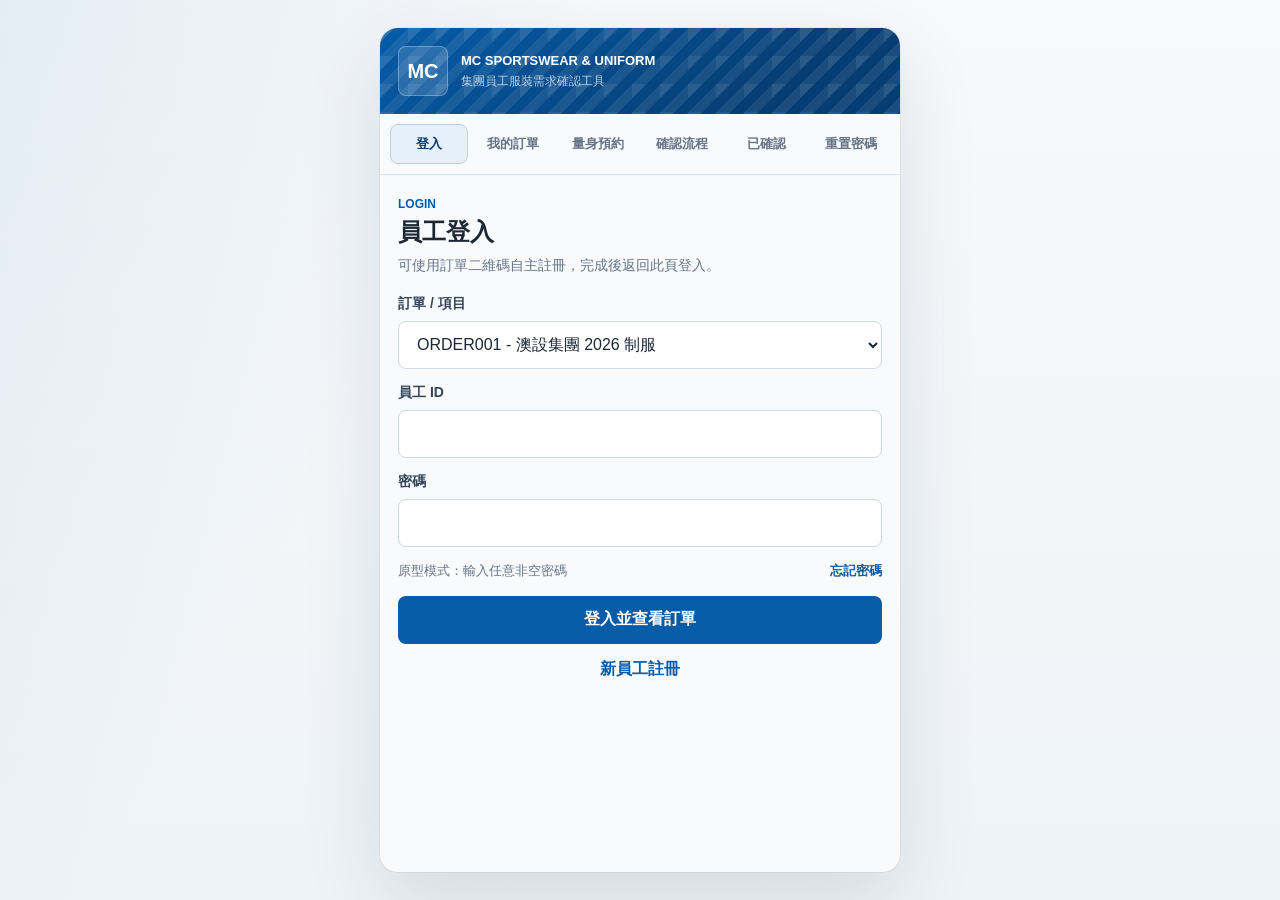
==== commit a29114a5: "feat: streamline employee mobile order actions" ====
--- a/client/index.html
+++ b/client/index.html
@@ -4,7 +4,7 @@
     <meta charset="UTF-8" />
     <meta name="viewport" content="width=device-width, initial-scale=1, viewport-fit=cover" />
     <title>MC 客戶端 H5 服裝需求確認 Demo</title>
-    <link rel="stylesheet" href="./styles.css?v=20261008-forward-progress" />
+    <link rel="stylesheet" href="./styles.css?v=20261107-employee-orders" />
   </head>
   <body>
     <main class="app-shell">
@@ -21,7 +21,7 @@
       <nav class="tabs" aria-label="Demo views">
         <button class="tab is-active" type="button" data-view="login">登入</button>
         <button class="tab" type="button" data-view="orders">我的訂單</button>
-        <button class="tab" type="button" data-view="appointments">量體預約</button>
+        <button class="tab" type="button" data-view="appointments">量身預約</button>
         <button class="tab" type="button" data-view="flow">確認流程</button>
         <button class="tab" type="button" data-view="locked">已確認</button>
         <button class="tab" type="button" data-view="reset">重置密碼</button>
@@ -93,7 +93,7 @@
       <section class="view" id="view-appointments" aria-labelledby="appointments-title">
         <div class="section-head">
           <p class="section-kicker">Measurement Appointment</p>
-          <h1 id="appointments-title">量體預約</h1>
+          <h1 id="appointments-title">量身預約</h1>
         </div>
         <div class="client-profile-card" id="appointment-profile-card"></div>
         <div class="appointment-selector" id="client-appointment-slots"></div>
@@ -109,15 +109,20 @@
           <div class="section-head">
             <p class="section-kicker">My Orders</p>
             <h1 id="orders-title">我的訂單</h1>
-            <p>選擇需要處理的訂單，可繼續服裝確認或前往量體預約。</p>
+            <p>請選擇訂單進行服裝確認或量身預約。</p>
           </div>
           <div class="client-profile-card" id="client-profile-card"></div>
           <div class="client-order-cards" id="client-order-cards"></div>
-          <div class="subsection-head">
-            <p class="section-kicker">Alteration Records</p>
-            <h2>申請記錄</h2>
-          </div>
-          <div class="after-sale-records" id="client-after-sale-records"></div>
+          <section aria-labelledby="client-after-sales-title">
+            <div class="subsection-head after-sale-section-head">
+              <div>
+                <p class="section-kicker">After-sales</p>
+                <h2 id="client-after-sales-title">我的售後</h2>
+              </div>
+              <button class="secondary-action" type="button" id="client-start-after-sale" data-start-after-sale hidden>提交售後/預約改衫</button>
+            </div>
+            <div class="after-sale-records" id="client-after-sale-records"></div>
+          </section>
         </div>
       </section>
 
@@ -375,8 +380,20 @@
       </div>
     </div>
 
-    <dialog id="client-after-sale-dialog" class="return-dialog"><form id="client-after-sale-form"><div class="return-dialog-head"><h2>提交售後</h2><button type="button" class="secondary-action" data-close-client-after-sale>關閉</button></div><p>選擇退換服裝、數量及修改要求。提交後請到門市退還，由門市同事現場簽收。</p><div id="client-return-items"></div><label>補充說明<textarea id="client-return-remark" rows="2" maxlength="1000"></textarea></label><p id="client-after-sale-error" role="alert"></p><button id="submit-client-after-sale" class="primary-action" type="submit">提交申請</button></form></dialog>
+    <dialog id="client-after-sale-dialog" class="return-dialog" aria-labelledby="client-after-sale-title">
+      <form id="client-after-sale-form">
+        <div class="return-dialog-head">
+          <h2 id="client-after-sale-title">售後及改衫申請</h2>
+          <button type="button" class="secondary-action" data-close-client-after-sale>關閉</button>
+        </div>
+        <p>選擇需要退換或改衫的服裝，填寫數量及要求。提交後請將所選服裝帶到門市，由門市同事現場簽收。</p>
+        <div id="client-return-items"></div>
+        <label>補充說明<textarea id="client-return-remark" rows="2" maxlength="1000"></textarea></label>
+        <p id="client-after-sale-error" role="alert"></p>
+        <button id="submit-client-after-sale" class="primary-action" type="submit">提交申請</button>
+      </form>
+    </dialog>
     <script src="../shared/workflow.js?v=20261008-forward-progress"></script>
-    <script src="./app.js?v=20261008-forward-progress"></script>
+    <script src="./app.js?v=20261107-employee-orders"></script>
   </body>
 </html>
--- a/client/styles.css
+++ b/client/styles.css
@@ -424,9 +424,20 @@
   gap: 8px;
 }
 
-.client-order-card,
 .after-sale-record-card {
   padding: 11px 12px;
+}
+
+.client-order-card {
+  display: grid;
+  gap: 8px;
+  min-width: 0;
+  padding: 8px 10px;
+  overflow-wrap: anywhere;
+}
+
+.client-order-summary > span {
+  display: block;
 }
 
 .client-order-card strong {
@@ -436,7 +447,13 @@
   font-size: 16px;
 }
 
-.client-order-card p,
+.client-order-card p {
+  margin: 2px 0 0;
+  color: var(--muted);
+  font-size: 13px;
+  line-height: 1.4;
+}
+
 .after-sale-record-card p {
   margin: 3px 0 10px;
   color: var(--muted);
@@ -566,21 +583,50 @@
 }
 
 #view-orders {
-  padding: 18px 16px 26px;
+  padding: 12px 14px 24px;
 }
 
 #view-orders .section-head {
-  margin-bottom: 12px;
+  margin-bottom: 8px;
 }
 
 #view-orders .section-head h1 {
-  margin: 4px 0 5px;
-  font-size: 22px;
+  margin: 3px 0 4px;
+  font-size: 20px;
+}
+
+#view-orders .section-head p:last-child {
+  font-size: 13px;
+  line-height: 1.4;
 }
 
 #view-orders .primary-action,
 #view-orders .secondary-action {
-  min-height: 42px;
+  min-height: 44px;
+  font-size: 14px;
+}
+
+#client-profile-card {
+  grid-template-columns: repeat(2, minmax(0, 1fr));
+  margin-bottom: 8px;
+  padding: 8px 10px;
+  overflow-wrap: anywhere;
+}
+
+#client-profile-card .empty-state {
+  grid-column: 1 / -1;
+}
+
+.after-sale-section-head {
+  display: flex;
+  align-items: center;
+  justify-content: space-between;
+  gap: 8px;
+  margin: 12px 0 8px;
+}
+
+.after-sale-section-head button {
+  padding: 6px 10px;
 }
 
 .sku-summary {
@@ -865,8 +911,6 @@
 }
 
 /* Order and after-sales workflow */
-.client-order-card { flex-wrap: wrap; }
-.client-order-card .workflow { flex: 0 0 100%; }
 .workflow { min-width: 0; margin: 16px 0; padding: 16px; border: 1px solid var(--line); border-radius: 12px; background: var(--surface, #fff); }
 .workflow h3 { margin: 0; font-size: 15px; }
 .workflow p { font-size: 13px; }
@@ -889,9 +933,36 @@
 .return-dialog input:not([type=checkbox]), .return-dialog textarea { box-sizing: border-box; width: 100%; min-width: 0; padding: 10px; border: 1px solid #ccd3db; border-radius: 8px; font: inherit; }
 .return-dialog textarea { resize: vertical; }
 #client-after-sale-error { color: #a63131; }
-.client-order-card .button-row { flex-wrap: wrap; width: 100%; }
-.client-order-card .button-row button { flex: 1 1 110px; }
 @media (max-width: 360px) { .workflow ol { grid-template-columns: repeat(2, minmax(0, 1fr)); } }
+
+.client-order-card .workflow {
+  display: grid;
+  grid-template-columns: auto minmax(0, 1fr);
+  align-items: baseline;
+  column-gap: 8px;
+  margin: 0;
+  padding: 8px;
+}
+
+.client-order-card .workflow p {
+  margin: 0;
+}
+
+.client-order-card .workflow ol {
+  grid-column: 1 / -1;
+  gap: 6px 8px;
+  margin: 6px 0 0;
+}
+
+.client-order-card .workflow li {
+  gap: 4px;
+  line-height: 1.3;
+}
+
+.client-order-card .workflow li > span {
+  flex-basis: 18px;
+  height: 18px;
+}
 
 /* Compact application list and dedicated detail view. */
 .after-sale-list-item { display: grid; gap: 8px; width: 100%; min-width: 0; padding: 14px; text-align: left; color: var(--ink); font: inherit; cursor: pointer; }
